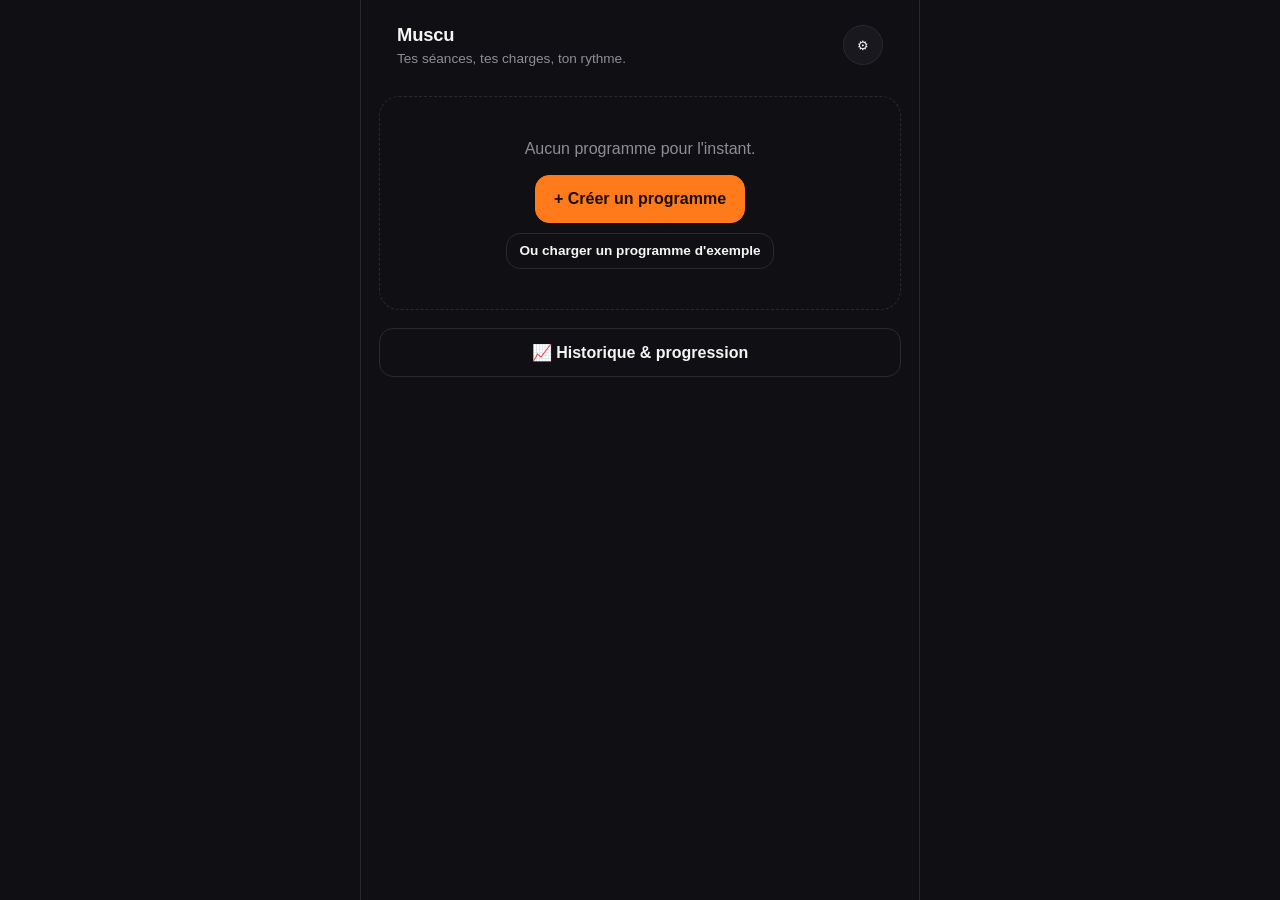
==== muscu/index.html @ 5f133c93 "Ajoute Muscu, app de suivi de séance de musculation (PWA hors-ligne) Outil personnel séparé du portf" ====
<!DOCTYPE html>
<html lang="fr">
<head>
  <meta charset="UTF-8" />
  <meta name="viewport" content="width=device-width, initial-scale=1.0, viewport-fit=cover, user-scalable=no" />
  <title>Muscu — Suivi de séance</title>
  <meta name="description" content="Application personnelle de suivi de séance de musculation : programme, charges, séries et minuteur de repos." />
  <meta name="robots" content="noindex, nofollow" />
  <meta name="theme-color" content="#101014" />

  <link rel="manifest" href="manifest.webmanifest" />
  <link rel="icon" type="image/png" href="icons/icon-192.png" />
  <link rel="apple-touch-icon" href="icons/apple-touch-icon.png" />
  <meta name="apple-mobile-web-app-capable" content="yes" />
  <meta name="apple-mobile-web-app-status-bar-style" content="black-translucent" />
  <meta name="apple-mobile-web-app-title" content="Muscu" />

  <link rel="stylesheet" href="css/style.css" />
</head>
<body>
  <div id="app" class="app"></div>

  <!-- gabarits réutilisés par app.js -->
  <template id="tpl-toast"><div class="toast"></div></template>

  <script type="module" src="js/app.js"></script>
</body>
</html>
---- muscu/css/style.css ----
:root {
  --bg: #101014;
  --bg-elevated: #18181e;
  --bg-elevated-2: #202028;
  --text: #f5f5f2;
  --text-dim: #8d8d97;
  --accent: #ff7a1a;
  --accent-dim: rgba(255, 122, 26, 0.16);
  --danger: #ff5a5a;
  --success: #35d07f;
  --border: #29292f;
  --radius-lg: 20px;
  --radius-md: 14px;
  --radius-sm: 10px;
  --safe-b: env(safe-area-inset-bottom, 0px);
  --safe-t: env(safe-area-inset-top, 0px);
}

* { box-sizing: border-box; }
html, body { height: 100%; }
body {
  margin: 0;
  background: var(--bg);
  color: var(--text);
  font: 16px/1.45 -apple-system, BlinkMacSystemFont, "Segoe UI", Roboto, Helvetica, Arial, sans-serif;
  -webkit-font-smoothing: antialiased;
  overscroll-behavior-y: none;
}
button, input { font-family: inherit; }
a { color: inherit; }

.app {
  min-height: 100dvh;
  display: flex;
  flex-direction: column;
  max-width: 560px;
  margin: 0 auto;
  padding-top: var(--safe-t);
  padding-bottom: var(--safe-b);
}

/* ---------- Top bar ---------- */
.topbar {
  display: flex;
  align-items: center;
  gap: 12px;
  padding: 18px 18px 10px;
}
.topbar__title {
  font-size: 1.15rem;
  font-weight: 700;
  letter-spacing: -0.01em;
  flex: 1;
}
.topbar__sub { color: var(--text-dim); font-size: 0.85rem; }

.icon-btn {
  display: inline-flex;
  align-items: center;
  justify-content: center;
  width: 40px;
  height: 40px;
  border-radius: 50%;
  border: 1px solid var(--border);
  background: var(--bg-elevated);
  color: var(--text);
  cursor: pointer;
  flex-shrink: 0;
}
.icon-btn:active { transform: scale(0.94); }

/* ---------- Layout helpers ---------- */
.view { padding: 4px 18px 32px; display: flex; flex-direction: column; gap: 18px; flex: 1; }
.stack { display: flex; flex-direction: column; gap: 12px; }
.row { display: flex; align-items: center; gap: 10px; }
.spacer { flex: 1; }
.empty {
  text-align: center;
  color: var(--text-dim);
  padding: 40px 20px;
  border: 1px dashed var(--border);
  border-radius: var(--radius-lg);
}

/* ---------- Buttons ---------- */
.btn {
  appearance: none;
  border: 1px solid var(--border);
  background: var(--bg-elevated);
  color: var(--text);
  border-radius: var(--radius-md);
  padding: 14px 18px;
  font-size: 1rem;
  font-weight: 600;
  cursor: pointer;
  display: inline-flex;
  align-items: center;
  justify-content: center;
  gap: 8px;
  min-height: 48px;
}
.btn:active { transform: scale(0.98); }
.btn--primary { background: var(--accent); border-color: var(--accent); color: #1a0e04; }
.btn--ghost { background: transparent; }
.btn--danger { color: var(--danger); border-color: rgba(255,90,90,0.35); background: rgba(255,90,90,0.08); }
.btn--block { width: 100%; }
.btn--lg { padding: 20px; font-size: 1.15rem; border-radius: var(--radius-lg); }
.btn--sm { padding: 8px 12px; min-height: 36px; font-size: 0.85rem; }
.btn:disabled { opacity: 0.4; cursor: not-allowed; }

/* ---------- Cards ---------- */
.card {
  background: var(--bg-elevated);
  border: 1px solid var(--border);
  border-radius: var(--radius-lg);
  padding: 18px;
}
.program-card { display: flex; flex-direction: column; gap: 10px; }
.program-card__name { font-size: 1.1rem; font-weight: 700; }
.program-card__meta { color: var(--text-dim); font-size: 0.85rem; }
.program-card__actions { display: flex; gap: 8px; margin-top: 4px; }

.banner {
  background: var(--accent-dim);
  border: 1px solid rgba(255,122,26,0.4);
  border-radius: var(--radius-lg);
  padding: 14px 16px;
  display: flex;
  align-items: center;
  gap: 12px;
}
.banner__text { flex: 1; font-size: 0.9rem; }
.banner__text b { display: block; font-size: 1rem; }

/* ---------- Forms ---------- */
label.field { display: flex; flex-direction: column; gap: 6px; font-size: 0.85rem; color: var(--text-dim); }
input[type="text"], input[type="number"], select {
  background: var(--bg-elevated-2);
  border: 1px solid var(--border);
  color: var(--text);
  border-radius: var(--radius-sm);
  padding: 12px 14px;
  font-size: 1rem;
  width: 100%;
}
input[type="text"]:focus, input[type="number"]:focus { outline: 2px solid var(--accent); }

.exercise-row {
  background: var(--bg-elevated-2);
  border: 1px solid var(--border);
  border-radius: var(--radius-md);
  padding: 12px;
  display: flex;
  flex-direction: column;
  gap: 10px;
}
.exercise-row__head { display: flex; align-items: center; gap: 8px; }
.exercise-row__grid { display: grid; grid-template-columns: 1fr 1fr 1fr; gap: 8px; }
.exercise-row__order { display: flex; flex-direction: column; gap: 2px; }

.chip-group { display: flex; flex-wrap: wrap; gap: 6px; }
.chip {
  border: 1px solid var(--border);
  background: var(--bg-elevated-2);
  color: var(--text-dim);
  border-radius: 999px;
  padding: 6px 12px;
  font-size: 0.8rem;
  cursor: pointer;
}
.chip.is-active { background: var(--accent); border-color: var(--accent); color: #1a0e04; font-weight: 700; }

/* ---------- Session ---------- */
.session-progress { color: var(--text-dim); font-size: 0.85rem; text-align: center; }
.exercise-title { font-size: 1.6rem; font-weight: 800; letter-spacing: -0.01em; text-align: center; }
.exercise-target { text-align: center; color: var(--text-dim); font-size: 0.9rem; }

.set-dots { display: flex; justify-content: center; gap: 8px; }
.set-dot { width: 12px; height: 12px; border-radius: 50%; background: var(--border); }
.set-dot.is-done { background: var(--success); }
.set-dot.is-current { background: var(--accent); box-shadow: 0 0 0 4px var(--accent-dim); }

.stepper {
  display: flex;
  align-items: center;
  justify-content: center;
  gap: 14px;
  background: var(--bg-elevated);
  border: 1px solid var(--border);
  border-radius: var(--radius-lg);
  padding: 16px;
}
.stepper__value { text-align: center; min-width: 110px; }
.stepper__value .n { font-size: 2.2rem; font-weight: 800; display: block; line-height: 1; }
.stepper__value .u { color: var(--text-dim); font-size: 0.8rem; }
.stepper__btn {
  width: 52px; height: 52px; border-radius: 50%;
  border: 1px solid var(--border); background: var(--bg-elevated-2);
  color: var(--text); font-size: 1.4rem; cursor: pointer;
}
.stepper__btn:active { transform: scale(0.92); }

.last-time { text-align: center; color: var(--text-dim); font-size: 0.8rem; }

/* ---------- Rest timer ---------- */
.timer-wrap { display: flex; flex-direction: column; align-items: center; gap: 22px; padding: 10px 0 4px; }
.timer-ring { position: relative; width: 240px; height: 240px; }
.timer-ring svg { width: 100%; height: 100%; transform: rotate(-90deg); }
.timer-ring circle { fill: none; stroke-width: 10; }
.timer-ring .bg { stroke: var(--border); }
.timer-ring .fg { stroke: var(--accent); stroke-linecap: round; transition: stroke-dashoffset 0.2s linear; }
.timer-ring__label {
  position: absolute; inset: 0; display: flex; flex-direction: column;
  align-items: center; justify-content: center;
}
.timer-ring__time { font-size: 2.6rem; font-weight: 800; font-variant-numeric: tabular-nums; }
.timer-ring__caption { color: var(--text-dim); font-size: 0.85rem; }
.timer-ring.is-done .fg { stroke: var(--success); }

.timer-controls { display: flex; gap: 10px; }

/* ---------- History / charts ---------- */
.session-item { display: flex; flex-direction: column; gap: 4px; }
.session-item__head { display: flex; justify-content: space-between; align-items: baseline; }
.session-item__name { font-weight: 700; }
.session-item__date { color: var(--text-dim); font-size: 0.8rem; }
.session-item__stats { display: flex; gap: 14px; color: var(--text-dim); font-size: 0.82rem; }

.chart { width: 100%; height: auto; display: block; }
.chart__grid { stroke: var(--border); stroke-width: 1; }
.chart__axis { fill: var(--text-dim); font-size: 10px; }
.chart__line { stroke: var(--accent); stroke-width: 2.5; }
.chart__area { fill: var(--accent); opacity: 0.08; }
.chart__dot { fill: var(--accent); }
.chart__bar { fill: var(--accent); opacity: 0.85; }
.chart__empty { fill: var(--text-dim); font-size: 13px; }

/* ---------- Summary ---------- */
.summary-grid { display: grid; grid-template-columns: 1fr 1fr; gap: 10px; }
.summary-stat { background: var(--bg-elevated-2); border-radius: var(--radius-md); padding: 14px; text-align: center; }
.summary-stat .n { font-size: 1.5rem; font-weight: 800; display: block; }
.summary-stat .l { color: var(--text-dim); font-size: 0.78rem; }

/* ---------- Toast ---------- */
.toast {
  position: fixed;
  left: 50%;
  bottom: calc(24px + var(--safe-b));
  transform: translateX(-50%) translateY(10px);
  background: var(--bg-elevated-2);
  border: 1px solid var(--border);
  color: var(--text);
  padding: 12px 18px;
  border-radius: 999px;
  font-size: 0.88rem;
  opacity: 0;
  transition: opacity 0.25s ease, transform 0.25s ease;
  pointer-events: none;
  z-index: 50;
  max-width: 90vw;
  text-align: center;
}
.toast.is-visible { opacity: 1; transform: translateX(-50%) translateY(0); }

/* ---------- Misc ---------- */
.divider { height: 1px; background: var(--border); margin: 4px 0; }
.text-dim { color: var(--text-dim); }
.text-center { text-align: center; }
.hidden { display: none !important; }

@media (min-width: 560px) {
  .app { border-left: 1px solid var(--border); border-right: 1px solid var(--border); }
}
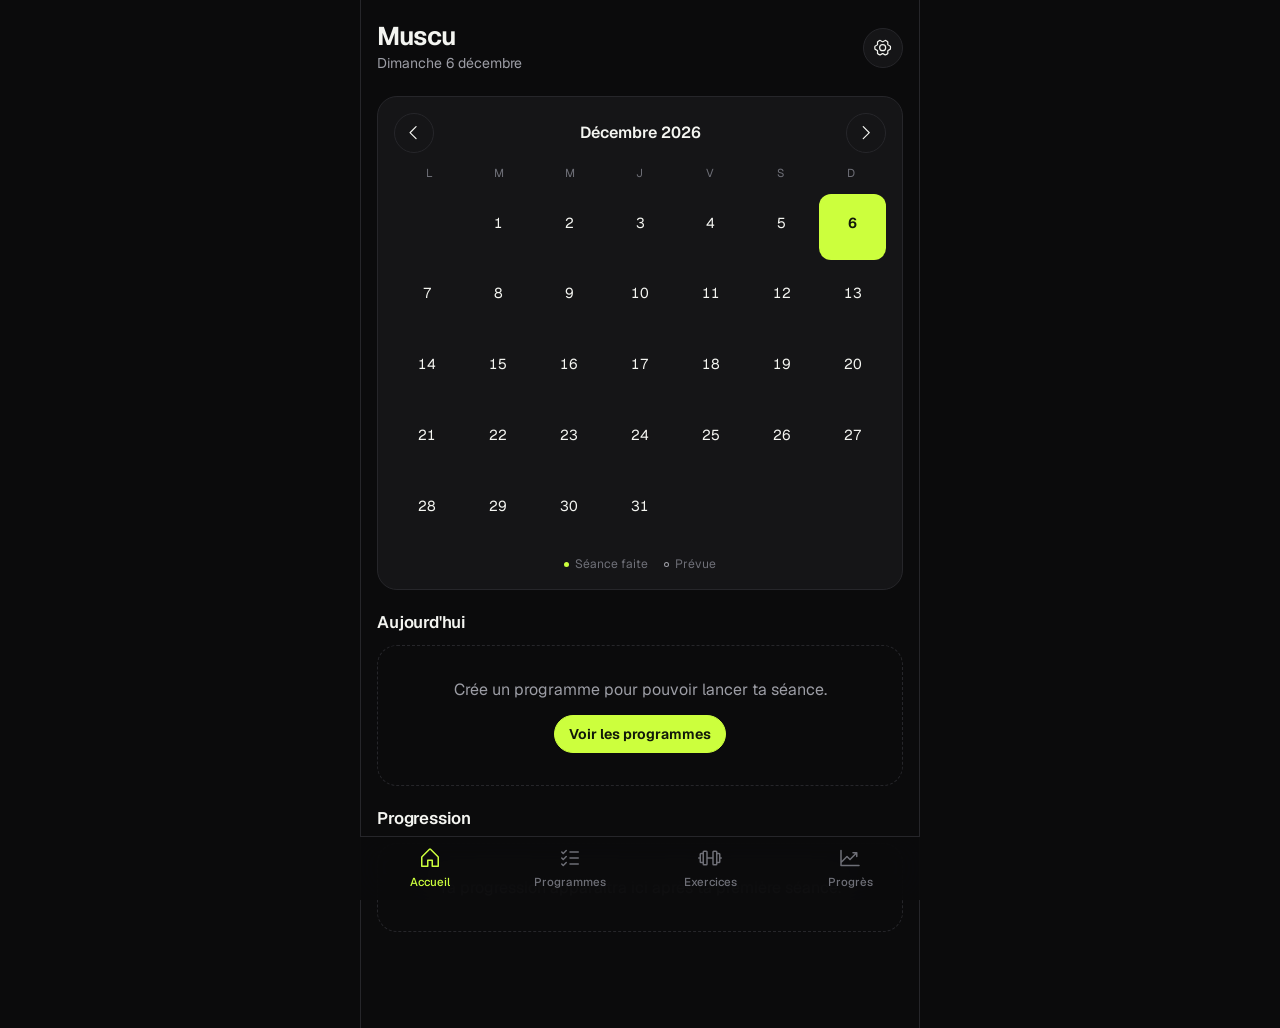
==== commit 9d6ff0f1: "Muscu : bibliothèque filtrable avec pictogrammes, éditeur compact, refonte design - Pictogrammes de " ====
--- a/muscu/index.html
+++ b/muscu/index.html
@@ -2,11 +2,11 @@
 <html lang="fr">
 <head>
   <meta charset="UTF-8" />
-  <meta name="viewport" content="width=device-width, initial-scale=1.0, viewport-fit=cover, user-scalable=no" />
-  <title>Muscu — Suivi de séance</title>
-  <meta name="description" content="Application personnelle de suivi de séance de musculation : programme, charges, séries et minuteur de repos." />
+  <meta name="viewport" content="width=device-width, initial-scale=1.0, viewport-fit=cover" />
+  <title>Muscu</title>
+  <meta name="description" content="Application personnelle de suivi de séance de musculation : programmes, charges, séries et minuteur de repos." />
   <meta name="robots" content="noindex, nofollow" />
-  <meta name="theme-color" content="#101014" />
+  <meta name="theme-color" content="#0b0b0c" />
 
   <link rel="manifest" href="manifest.webmanifest" />
   <link rel="icon" type="image/png" href="icons/icon-192.png" />
@@ -15,14 +15,11 @@
   <meta name="apple-mobile-web-app-status-bar-style" content="black-translucent" />
   <meta name="apple-mobile-web-app-title" content="Muscu" />
 
+  <link rel="preload" href="fonts/Geist-Variable.woff2" as="font" type="font/woff2" crossorigin />
   <link rel="stylesheet" href="css/style.css" />
 </head>
 <body>
   <div id="app" class="app"></div>
-
-  <!-- gabarits réutilisés par app.js -->
-  <template id="tpl-toast"><div class="toast"></div></template>
-
   <script type="module" src="js/app.js"></script>
 </body>
 </html>
--- a/muscu/css/style.css
+++ b/muscu/css/style.css
@@ -1,58 +1,153 @@
+/* Muscu : thème sombre unique, accent vert néon (choix issu des références
+   fournies). Règle de formes : éléments interactifs en pilule, cartes 20px,
+   champs 14px, cases du calendrier 12px. */
+
+@font-face {
+  font-family: "Geist";
+  src: url("../fonts/Geist-Variable.woff2") format("woff2");
+  font-weight: 100 900;
+  font-display: swap;
+}
+
 :root {
-  --bg: #101014;
-  --bg-elevated: #18181e;
-  --bg-elevated-2: #202028;
-  --text: #f5f5f2;
-  --text-dim: #8d8d97;
-  --accent: #ff7a1a;
-  --accent-dim: rgba(255, 122, 26, 0.16);
-  --danger: #ff5a5a;
-  --success: #35d07f;
-  --border: #29292f;
-  --radius-lg: 20px;
-  --radius-md: 14px;
-  --radius-sm: 10px;
+  --bg: #0b0b0c;
+  --surface: #151517;
+  --surface-2: #1d1d20;
+  --surface-3: #26262a;
+  --text: #f4f5f1;
+  --text-dim: #9c9da5;
+  --text-faint: #6e6f77;
+  --accent: #ccff3d;
+  --accent-ink: #11180a;
+  --accent-soft: rgba(204, 255, 61, 0.12);
+  --accent-line: rgba(204, 255, 61, 0.4);
+  --danger: #ff6b6b;
+  --danger-soft: rgba(255, 107, 107, 0.1);
+  --line: #26262a;
+  --r-card: 20px;
+  --r-field: 14px;
+  --r-cell: 12px;
+  --tabbar-h: 64px;
   --safe-b: env(safe-area-inset-bottom, 0px);
   --safe-t: env(safe-area-inset-top, 0px);
+  --ease: cubic-bezier(0.16, 1, 0.3, 1);
+  color-scheme: dark;
 }
 
 * { box-sizing: border-box; }
-html, body { height: 100%; }
+html { -webkit-text-size-adjust: 100%; }
 body {
   margin: 0;
+  min-height: 100dvh;
   background: var(--bg);
   color: var(--text);
-  font: 16px/1.45 -apple-system, BlinkMacSystemFont, "Segoe UI", Roboto, Helvetica, Arial, sans-serif;
+  font: 400 16px/1.45 "Geist", -apple-system, BlinkMacSystemFont, "Segoe UI", Roboto, sans-serif;
+  font-feature-settings: "ss01", "tnum";
   -webkit-font-smoothing: antialiased;
+  -webkit-tap-highlight-color: transparent;
   overscroll-behavior-y: none;
 }
-button, input { font-family: inherit; }
-a { color: inherit; }
+body.modal-open { overflow: hidden; }
+button, input { font: inherit; color: inherit; }
+a { color: inherit; text-decoration: none; }
+h1, h2, h3, p { margin: 0; }
+:focus-visible { outline: 2px solid var(--accent); outline-offset: 2px; }
 
 .app {
-  min-height: 100dvh;
-  display: flex;
-  flex-direction: column;
   max-width: 560px;
   margin: 0 auto;
+  min-height: 100dvh;
   padding-top: var(--safe-t);
-  padding-bottom: var(--safe-b);
-}
-
-/* ---------- Top bar ---------- */
-.topbar {
-  display: flex;
-  align-items: center;
-  gap: 12px;
-  padding: 18px 18px 10px;
-}
-.topbar__title {
-  font-size: 1.15rem;
-  font-weight: 700;
-  letter-spacing: -0.01em;
-  flex: 1;
-}
-.topbar__sub { color: var(--text-dim); font-size: 0.85rem; }
+}
+
+/* ---------- Icônes ---------- */
+.ico { display: inline-flex; width: 1.15em; height: 1.15em; flex-shrink: 0; }
+.ico svg { width: 100%; height: 100%; }
+.ico--accent { color: var(--accent); }
+.ico--dim { color: var(--text-faint); }
+.ico--lg { width: 1.6em; height: 1.6em; }
+
+/* ---------- Structure ---------- */
+.view {
+  display: flex;
+  flex-direction: column;
+  gap: 20px;
+  padding: 4px 16px calc(32px + var(--safe-b));
+}
+body.has-tabbar .view { padding-bottom: calc(var(--tabbar-h) + 32px + var(--safe-b)); }
+.view--with-footer { padding-bottom: calc(110px + var(--safe-b)); }
+
+.topbar { display: flex; align-items: center; gap: 12px; padding: 18px 0 2px; }
+.topbar__titles { flex: 1; min-width: 0; }
+.topbar__title { font-size: 1.6rem; font-weight: 650; letter-spacing: -0.03em; line-height: 1.15; }
+.topbar__sub { color: var(--text-dim); font-size: 0.88rem; margin-top: 2px; }
+.topbar__sub::first-letter { text-transform: uppercase; }
+
+.stack { display: flex; flex-direction: column; gap: 12px; }
+.stack--tight { gap: 8px; }
+.section-title { font-size: 1.05rem; font-weight: 600; letter-spacing: -0.01em; }
+.section-title::first-letter { text-transform: uppercase; }
+.card-label { font-size: 0.85rem; font-weight: 500; color: var(--text-dim); }
+.hint { font-size: 0.8rem; color: var(--text-dim); }
+.text-dim { color: var(--text-dim); }
+.sheet-text { font-size: 0.92rem; }
+.hidden { display: none !important; }
+.visually-hidden { position: absolute; width: 1px; height: 1px; overflow: hidden; clip: rect(0 0 0 0); white-space: nowrap; }
+
+.card {
+  background: var(--surface);
+  border: 1px solid var(--line);
+  border-radius: var(--r-card);
+  padding: 16px;
+}
+
+.empty {
+  display: flex;
+  flex-direction: column;
+  align-items: center;
+  gap: 14px;
+  text-align: center;
+  color: var(--text-dim);
+  padding: 32px 20px;
+  border: 1px dashed var(--line);
+  border-radius: var(--r-card);
+}
+.empty--compact { padding: 20px 16px; }
+.empty__actions { display: flex; flex-wrap: wrap; gap: 8px; justify-content: center; }
+
+/* ---------- Boutons ---------- */
+.btn {
+  appearance: none;
+  display: inline-flex;
+  align-items: center;
+  justify-content: center;
+  gap: 8px;
+  min-height: 48px;
+  padding: 12px 20px;
+  border: 1px solid var(--line);
+  border-radius: 999px;
+  background: var(--surface);
+  color: var(--text);
+  font-size: 0.98rem;
+  font-weight: 550;
+  white-space: nowrap;
+  cursor: pointer;
+  transition: transform 0.15s var(--ease), background-color 0.15s var(--ease), border-color 0.15s var(--ease);
+}
+.btn:active:not(:disabled) { transform: scale(0.98); }
+.btn:disabled { opacity: 0.4; cursor: not-allowed; }
+.btn--primary:disabled { opacity: 1; background: var(--surface-3); border-color: var(--surface-3); color: var(--text-faint); }
+.btn--primary { background: var(--accent); border-color: var(--accent); color: var(--accent-ink); font-weight: 650; }
+.btn--ghost { background: transparent; }
+.btn--danger { background: var(--danger-soft); border-color: rgba(255, 107, 107, 0.3); color: var(--danger); }
+.btn--armed { background: var(--accent-soft); border-color: var(--accent); color: var(--accent); font-weight: 650; }
+.btn--dashed { background: transparent; border-style: dashed; color: var(--text-dim); }
+.btn--block { width: 100%; }
+.btn--between { justify-content: space-between; }
+.btn--lg { min-height: 56px; font-size: 1.05rem; }
+.btn--sm { min-height: 38px; padding: 8px 14px; font-size: 0.88rem; }
+.btn--go { font-size: 1.2rem; letter-spacing: 0.08em; }
+.button-pair { display: grid; grid-template-columns: 1fr 1fr; gap: 10px; }
 
 .icon-btn {
   display: inline-flex;
@@ -60,214 +155,462 @@
   justify-content: center;
   width: 40px;
   height: 40px;
-  border-radius: 50%;
-  border: 1px solid var(--border);
-  background: var(--bg-elevated);
+  flex-shrink: 0;
+  border-radius: 999px;
+  border: 1px solid var(--line);
+  background: var(--surface);
   color: var(--text);
+  font-size: 1.05rem;
   cursor: pointer;
+  transition: transform 0.15s var(--ease);
+}
+.icon-btn:active:not(:disabled) { transform: scale(0.94); }
+.icon-btn:disabled { opacity: 0.3; cursor: not-allowed; }
+
+/* ---------- Bandeau séance en cours ---------- */
+.banner {
+  display: flex;
+  align-items: center;
+  gap: 12px;
+  padding: 14px 16px;
+  border-radius: var(--r-card);
+  background: var(--accent-soft);
+  border: 1px solid var(--accent-line);
+}
+.banner__text { flex: 1; display: flex; flex-direction: column; font-size: 0.9rem; color: var(--text-dim); }
+.banner__text b { color: var(--text); font-size: 1rem; font-weight: 600; }
+
+/* ---------- Programmes ---------- */
+.program-row { display: flex; align-items: center; gap: 14px; }
+.program-row__info { flex: 1; min-width: 0; display: flex; flex-direction: column; gap: 4px; }
+.program-row__name { font-size: 1.05rem; font-weight: 600; letter-spacing: -0.01em; }
+.program-row__meta { font-size: 0.84rem; color: var(--text-dim); }
+.program-row__eyebrow { font-size: 0.78rem; color: var(--accent); font-weight: 550; }
+.program-row__actions { display: flex; flex-direction: column; gap: 6px; align-items: stretch; }
+.program-row--link { transition: background-color 0.15s var(--ease); }
+.program-row--link:active { background: var(--surface-2); }
+.program-row .muscle-badge-row { margin-top: 4px; }
+.program-row.is-planned { border-color: var(--accent-line); }
+
+.tag {
+  display: inline-flex;
+  align-items: center;
+  padding: 2px 8px;
+  border-radius: 999px;
+  background: var(--surface-3);
+  color: var(--text-dim);
+  font-size: 0.74rem;
+  font-weight: 500;
+  white-space: nowrap;
+}
+.tag--accent { background: var(--accent-soft); color: var(--accent); align-self: flex-start; }
+
+/* ---------- Badges muscle / mouvement ---------- */
+.muscle-badge {
+  display: inline-flex;
+  align-items: center;
+  justify-content: center;
   flex-shrink: 0;
-}
-.icon-btn:active { transform: scale(0.94); }
-
-/* ---------- Layout helpers ---------- */
-.view { padding: 4px 18px 32px; display: flex; flex-direction: column; gap: 18px; flex: 1; }
-.stack { display: flex; flex-direction: column; gap: 12px; }
-.row { display: flex; align-items: center; gap: 10px; }
-.spacer { flex: 1; }
-.empty {
-  text-align: center;
+  border-radius: 999px;
+  background: var(--surface-2);
+  border: 1px solid var(--line);
+  color: var(--accent);
+}
+.muscle-badge svg { width: 62%; height: 62%; }
+.muscle-badge--sm { width: 28px; height: 28px; }
+.muscle-badge--md { width: 44px; height: 44px; }
+.muscle-badge--lg { width: 64px; height: 64px; }
+.muscle-badge--xl { width: 88px; height: 88px; }
+.muscle-badge.is-empty { border-style: dashed; }
+.muscle-badge-row { display: flex; gap: 6px; flex-wrap: wrap; }
+
+/* ---------- Puces, recherche ---------- */
+.chip-group { display: flex; flex-wrap: wrap; gap: 6px; }
+.chip-scroll {
+  display: flex;
+  gap: 6px;
+  overflow-x: auto;
+  margin: 0 -16px;
+  padding: 0 16px 2px;
+  scrollbar-width: none;
+  scroll-snap-type: x proximity;
+  scroll-padding-inline: 16px;
+}
+.chip-scroll::-webkit-scrollbar { display: none; }
+.chip {
+  flex-shrink: 0;
+  min-height: 36px;
+  padding: 6px 14px;
+  border-radius: 999px;
+  border: 1px solid var(--line);
+  background: var(--surface);
   color: var(--text-dim);
-  padding: 40px 20px;
-  border: 1px dashed var(--border);
-  border-radius: var(--radius-lg);
-}
-
-/* ---------- Buttons ---------- */
-.btn {
-  appearance: none;
-  border: 1px solid var(--border);
-  background: var(--bg-elevated);
-  color: var(--text);
-  border-radius: var(--radius-md);
-  padding: 14px 18px;
+  font-size: 0.86rem;
+  font-weight: 500;
+  cursor: pointer;
+  scroll-snap-align: start;
+}
+.chip.is-active { background: var(--accent); border-color: var(--accent); color: var(--accent-ink); font-weight: 650; }
+
+.search-input,
+input[type="text"] {
+  width: 100%;
+  min-height: 48px;
+  padding: 12px 16px;
+  border-radius: var(--r-field);
+  border: 1px solid var(--line);
+  background: var(--surface-2);
   font-size: 1rem;
-  font-weight: 600;
+}
+.search-input { border-radius: 999px; padding-left: 18px; }
+input::placeholder { color: var(--text-faint); }
+input[type="text"]:focus, .search-input:focus { outline: 2px solid var(--accent); outline-offset: 0; border-color: transparent; }
+
+/* ---------- Bibliothèque ---------- */
+.lib-list { display: flex; flex-direction: column; gap: 6px; }
+.lib-group { font-size: 0.8rem; font-weight: 600; color: var(--text-dim); padding: 12px 4px 2px; }
+.lib-group:first-child { padding-top: 0; }
+.lib-row {
+  display: flex;
+  align-items: center;
+  gap: 12px;
+  width: 100%;
+  padding: 8px 12px 8px 8px;
+  border-radius: var(--r-card);
+  border: 1px solid transparent;
+  background: var(--surface);
+  text-align: left;
   cursor: pointer;
+  transition: background-color 0.15s var(--ease), border-color 0.15s var(--ease);
+}
+.lib-row:active { background: var(--surface-2); }
+.lib-row.is-selected { border-color: var(--accent-line); background: var(--accent-soft); }
+.lib-row__text { flex: 1; min-width: 0; display: flex; flex-direction: column; }
+.lib-row__name { font-weight: 550; font-size: 0.97rem; }
+.lib-row__meta { font-size: 0.8rem; color: var(--text-dim); }
+.lib-row__check {
+  width: 26px;
+  height: 26px;
+  border-radius: 999px;
+  border: 1.5px solid var(--text-faint);
   display: inline-flex;
   align-items: center;
   justify-content: center;
+  color: var(--accent-ink);
+  flex-shrink: 0;
+}
+.lib-row.is-selected .lib-row__check { background: var(--accent); border-color: var(--accent); }
+
+.ex-hero { display: flex; align-items: center; gap: 16px; }
+
+/* ---------- Éditeur de programme ---------- */
+.field { display: flex; flex-direction: column; gap: 8px; }
+.field-label { font-size: 0.85rem; font-weight: 500; color: var(--text-dim); }
+.field-pair { display: grid; grid-template-columns: 1fr 1fr; gap: 12px; align-items: end; }
+
+.ex-list { display: flex; flex-direction: column; gap: 8px; }
+.ex-row {
+  display: flex;
+  align-items: center;
+  gap: 4px;
+  padding: 6px 6px 6px 8px;
+  border-radius: var(--r-card);
+  background: var(--surface);
+  border: 1px solid var(--line);
+}
+.ex-row__main {
+  flex: 1;
+  min-width: 0;
+  display: flex;
+  align-items: center;
+  gap: 12px;
+  padding: 4px;
+  border: none;
+  background: none;
+  text-align: left;
+  cursor: pointer;
+}
+.ex-row__text { display: flex; flex-direction: column; gap: 3px; min-width: 0; }
+.ex-row__name { font-weight: 550; line-height: 1.3; display: -webkit-box; -webkit-line-clamp: 2; -webkit-box-orient: vertical; overflow: hidden; }
+.ex-row__meta { display: flex; flex-wrap: wrap; align-items: center; gap: 6px; font-size: 0.8rem; color: var(--text-dim); }
+.ex-row__actions { display: flex; gap: 2px; }
+.ex-row__actions .icon-btn { width: 34px; height: 34px; border-color: transparent; background: transparent; color: var(--text-dim); }
+
+.sticky-footer {
+  position: fixed;
+  left: 0;
+  right: 0;
+  bottom: 0;
+  z-index: 20;
+  padding: 12px 16px calc(12px + var(--safe-b));
+  background: linear-gradient(to top, var(--bg) 70%, transparent);
+}
+.sticky-footer > * { max-width: 528px; margin: 0 auto; display: flex; }
+
+/* ---------- Séance ---------- */
+.progress-line { height: 4px; border-radius: 999px; background: var(--surface-3); overflow: hidden; margin-top: -8px; }
+.progress-line span { display: block; height: 100%; background: var(--accent); border-radius: 999px; transition: width 0.4s var(--ease); }
+
+.ex-card { display: flex; flex-direction: column; gap: 14px; transition: opacity 0.2s var(--ease), border-color 0.2s var(--ease); }
+.ex-card.is-active { border-color: var(--accent-line); }
+.ex-card.is-complete { opacity: 0.55; }
+.ex-card__head { display: flex; align-items: center; gap: 12px; }
+.ex-card__titles { flex: 1; min-width: 0; display: flex; flex-direction: column; gap: 4px; }
+.ex-card__name { font-size: 1.05rem; font-weight: 600; letter-spacing: -0.01em; }
+.ex-card__meta { display: flex; flex-wrap: wrap; align-items: center; gap: 6px; font-size: 0.8rem; color: var(--text-dim); }
+.ex-card__progress { display: flex; align-items: center; justify-content: space-between; font-size: 0.82rem; color: var(--text-dim); }
+.ex-card__log { font-size: 0.85rem; color: var(--text-dim); }
+.ex-card__action { display: flex; flex-direction: column; gap: 8px; }
+
+.set-dots { display: flex; gap: 6px; }
+.set-dot { width: 8px; height: 8px; border-radius: 999px; background: var(--surface-3); }
+.set-dot.is-done { background: var(--accent); }
+.set-dot.is-current { width: 22px; background: var(--accent-line); }
+
+.stepper-pair { display: grid; grid-template-columns: 1fr 1fr; gap: 8px; }
+.stepper {
+  display: flex;
+  align-items: center;
+  justify-content: space-between;
+  gap: 4px;
+  padding: 6px;
+  border-radius: 999px;
+  background: var(--surface-2);
+  border: 1px solid var(--line);
+}
+.stepper .icon-btn { width: 38px; height: 38px; background: var(--surface-3); border-color: transparent; }
+.stepper__value { display: flex; align-items: baseline; justify-content: center; gap: 4px; }
+.stepper__value .n { font-size: 1.35rem; font-weight: 650; letter-spacing: -0.02em; font-variant-numeric: tabular-nums; }
+.stepper__value .u { font-size: 0.78rem; color: var(--text-dim); }
+.stepper--inline { justify-content: space-between; }
+.stepper__num { font-size: 1.15rem; font-weight: 650; min-width: 2ch; text-align: center; }
+
+.timerbar {
+  position: relative;
+  height: 56px;
+  border-radius: 999px;
+  background: var(--surface-2);
+  border: 1px solid var(--accent-line);
+  overflow: hidden;
+}
+.timerbar__fill {
+  position: absolute;
+  inset: 0;
+  background: var(--accent);
+  color: var(--accent-ink);
+  clip-path: inset(0 100% 0 0);
+}
+.timerbar__label {
+  height: 100%;
+  display: flex;
+  align-items: center;
+  justify-content: center;
   gap: 8px;
-  min-height: 48px;
-}
-.btn:active { transform: scale(0.98); }
-.btn--primary { background: var(--accent); border-color: var(--accent); color: #1a0e04; }
-.btn--ghost { background: transparent; }
-.btn--danger { color: var(--danger); border-color: rgba(255,90,90,0.35); background: rgba(255,90,90,0.08); }
-.btn--block { width: 100%; }
-.btn--lg { padding: 20px; font-size: 1.15rem; border-radius: var(--radius-lg); }
-.btn--sm { padding: 8px 12px; min-height: 36px; font-size: 0.85rem; }
-.btn:disabled { opacity: 0.4; cursor: not-allowed; }
-
-/* ---------- Cards ---------- */
-.card {
-  background: var(--bg-elevated);
-  border: 1px solid var(--border);
-  border-radius: var(--radius-lg);
-  padding: 18px;
-}
-.program-card { display: flex; flex-direction: column; gap: 10px; }
-.program-card__name { font-size: 1.1rem; font-weight: 700; }
-.program-card__meta { color: var(--text-dim); font-size: 0.85rem; }
-.program-card__actions { display: flex; gap: 8px; margin-top: 4px; }
-
-.banner {
-  background: var(--accent-dim);
-  border: 1px solid rgba(255,122,26,0.4);
-  border-radius: var(--radius-lg);
-  padding: 14px 16px;
-  display: flex;
-  align-items: center;
-  gap: 12px;
-}
-.banner__text { flex: 1; font-size: 0.9rem; }
-.banner__text b { display: block; font-size: 1rem; }
-
-/* ---------- Forms ---------- */
-label.field { display: flex; flex-direction: column; gap: 6px; font-size: 0.85rem; color: var(--text-dim); }
-input[type="text"], input[type="number"], select {
-  background: var(--bg-elevated-2);
-  border: 1px solid var(--border);
-  color: var(--text);
-  border-radius: var(--radius-sm);
-  padding: 12px 14px;
-  font-size: 1rem;
-  width: 100%;
-}
-input[type="text"]:focus, input[type="number"]:focus { outline: 2px solid var(--accent); }
-
-.exercise-row {
-  background: var(--bg-elevated-2);
-  border: 1px solid var(--border);
-  border-radius: var(--radius-md);
-  padding: 12px;
+  font-size: 1.2rem;
+  font-weight: 650;
+  font-variant-numeric: tabular-nums;
+}
+.timerbar.is-done { animation: timerbar-flash 0.6s var(--ease); }
+@keyframes timerbar-flash {
+  50% { box-shadow: 0 0 0 6px var(--accent-soft); }
+}
+
+/* ---------- Statistiques ---------- */
+.stat-grid { display: grid; grid-template-columns: repeat(3, 1fr); gap: 8px; }
+.stat-grid--2 { grid-template-columns: 1fr 1fr; }
+.stat {
   display: flex;
   flex-direction: column;
-  gap: 10px;
-}
-.exercise-row__head { display: flex; align-items: center; gap: 8px; }
-.exercise-row__grid { display: grid; grid-template-columns: 1fr 1fr 1fr; gap: 8px; }
-.exercise-row__order { display: flex; flex-direction: column; gap: 2px; }
-
-.chip-group { display: flex; flex-wrap: wrap; gap: 6px; }
-.chip {
-  border: 1px solid var(--border);
-  background: var(--bg-elevated-2);
-  color: var(--text-dim);
-  border-radius: 999px;
-  padding: 6px 12px;
-  font-size: 0.8rem;
-  cursor: pointer;
-}
-.chip.is-active { background: var(--accent); border-color: var(--accent); color: #1a0e04; font-weight: 700; }
-
-/* ---------- Session ---------- */
-.session-progress { color: var(--text-dim); font-size: 0.85rem; text-align: center; }
-.exercise-title { font-size: 1.6rem; font-weight: 800; letter-spacing: -0.01em; text-align: center; }
-.exercise-target { text-align: center; color: var(--text-dim); font-size: 0.9rem; }
-
-.set-dots { display: flex; justify-content: center; gap: 8px; }
-.set-dot { width: 12px; height: 12px; border-radius: 50%; background: var(--border); }
-.set-dot.is-done { background: var(--success); }
-.set-dot.is-current { background: var(--accent); box-shadow: 0 0 0 4px var(--accent-dim); }
-
-.stepper {
-  display: flex;
-  align-items: center;
-  justify-content: center;
-  gap: 14px;
-  background: var(--bg-elevated);
-  border: 1px solid var(--border);
-  border-radius: var(--radius-lg);
-  padding: 16px;
-}
-.stepper__value { text-align: center; min-width: 110px; }
-.stepper__value .n { font-size: 2.2rem; font-weight: 800; display: block; line-height: 1; }
-.stepper__value .u { color: var(--text-dim); font-size: 0.8rem; }
-.stepper__btn {
-  width: 52px; height: 52px; border-radius: 50%;
-  border: 1px solid var(--border); background: var(--bg-elevated-2);
-  color: var(--text); font-size: 1.4rem; cursor: pointer;
-}
-.stepper__btn:active { transform: scale(0.92); }
-
-.last-time { text-align: center; color: var(--text-dim); font-size: 0.8rem; }
-
-/* ---------- Rest timer ---------- */
-.timer-wrap { display: flex; flex-direction: column; align-items: center; gap: 22px; padding: 10px 0 4px; }
-.timer-ring { position: relative; width: 240px; height: 240px; }
-.timer-ring svg { width: 100%; height: 100%; transform: rotate(-90deg); }
-.timer-ring circle { fill: none; stroke-width: 10; }
-.timer-ring .bg { stroke: var(--border); }
-.timer-ring .fg { stroke: var(--accent); stroke-linecap: round; transition: stroke-dashoffset 0.2s linear; }
-.timer-ring__label {
-  position: absolute; inset: 0; display: flex; flex-direction: column;
-  align-items: center; justify-content: center;
-}
-.timer-ring__time { font-size: 2.6rem; font-weight: 800; font-variant-numeric: tabular-nums; }
-.timer-ring__caption { color: var(--text-dim); font-size: 0.85rem; }
-.timer-ring.is-done .fg { stroke: var(--success); }
-
-.timer-controls { display: flex; gap: 10px; }
-
-/* ---------- History / charts ---------- */
-.session-item { display: flex; flex-direction: column; gap: 4px; }
-.session-item__head { display: flex; justify-content: space-between; align-items: baseline; }
-.session-item__name { font-weight: 700; }
-.session-item__date { color: var(--text-dim); font-size: 0.8rem; }
-.session-item__stats { display: flex; gap: 14px; color: var(--text-dim); font-size: 0.82rem; }
-
+  gap: 2px;
+  padding: 14px 12px;
+  border-radius: var(--r-card);
+  background: var(--surface);
+  border: 1px solid var(--line);
+}
+.stat__value { font-size: 1.3rem; font-weight: 650; letter-spacing: -0.02em; font-variant-numeric: tabular-nums; }
+.stat__label { font-size: 0.78rem; color: var(--text-dim); line-height: 1.3; }
+
+.recap-list { list-style: none; margin: 0; padding: 0; display: flex; flex-direction: column; gap: 12px; }
+.recap-list.card { padding: 16px; }
+.recap-list__item { display: flex; align-items: center; gap: 12px; }
+.recap-list__name { font-weight: 550; font-size: 0.94rem; }
+.recap-list__sets { font-size: 0.8rem; color: var(--text-dim); }
+.session-recap__head { display: flex; align-items: center; gap: 8px; font-size: 1.1rem; }
+
+.session-item { display: flex; align-items: center; gap: 12px; }
+.session-item__info { flex: 1; min-width: 0; display: flex; flex-direction: column; gap: 4px; }
+.session-item .icon-btn { border-color: transparent; background: transparent; color: var(--text-dim); }
+
+/* ---------- Graphiques ---------- */
 .chart { width: 100%; height: auto; display: block; }
-.chart__grid { stroke: var(--border); stroke-width: 1; }
-.chart__axis { fill: var(--text-dim); font-size: 10px; }
+.chart__grid { stroke: var(--line); stroke-width: 1; }
+.chart__axis { fill: var(--text-faint); font-size: 10px; font-family: "Geist", sans-serif; }
 .chart__line { stroke: var(--accent); stroke-width: 2.5; }
 .chart__area { fill: var(--accent); opacity: 0.08; }
 .chart__dot { fill: var(--accent); }
 .chart__bar { fill: var(--accent); opacity: 0.85; }
 .chart__empty { fill: var(--text-dim); font-size: 13px; }
 
-/* ---------- Summary ---------- */
-.summary-grid { display: grid; grid-template-columns: 1fr 1fr; gap: 10px; }
-.summary-stat { background: var(--bg-elevated-2); border-radius: var(--radius-md); padding: 14px; text-align: center; }
-.summary-stat .n { font-size: 1.5rem; font-weight: 800; display: block; }
-.summary-stat .l { color: var(--text-dim); font-size: 0.78rem; }
+/* ---------- Calendrier ---------- */
+.cal-nav { display: flex; align-items: center; gap: 10px; }
+.cal-nav__label { flex: 1; text-align: center; font-size: 1rem; font-weight: 600; text-transform: capitalize; }
+.cal-weekdays { display: grid; grid-template-columns: repeat(7, 1fr); color: var(--text-faint); font-size: 0.72rem; text-align: center; }
+.cal-grid { display: grid; grid-template-columns: repeat(7, 1fr); gap: 4px; }
+.cal-cell {
+  aspect-ratio: 1;
+  display: flex;
+  flex-direction: column;
+  align-items: center;
+  justify-content: center;
+  gap: 3px;
+  padding: 0;
+  border-radius: var(--r-cell);
+  border: 1px solid transparent;
+  background: transparent;
+  font-size: 0.9rem;
+  font-variant-numeric: tabular-nums;
+  cursor: pointer;
+}
+.cal-cell.is-blank { cursor: default; }
+.cal-cell.is-today { border-color: var(--accent-line); }
+.cal-cell.is-selected { background: var(--accent); color: var(--accent-ink); font-weight: 650; }
+.cal-cell__dot { display: inline-block; width: 5px; height: 5px; border-radius: 999px; }
+.cal-cell__dot.is-done { background: var(--accent); }
+.cal-cell__dot.is-planned { box-shadow: inset 0 0 0 1px var(--text-dim); }
+.cal-cell.is-selected .cal-cell__dot.is-done { background: var(--accent-ink); }
+.cal-cell.is-selected .cal-cell__dot.is-planned { box-shadow: inset 0 0 0 1px var(--accent-ink); }
+.cal-legend { display: flex; justify-content: center; gap: 16px; font-size: 0.76rem; color: var(--text-faint); }
+.cal-legend > span { display: inline-flex; align-items: center; gap: 6px; }
+
+.day-panel { display: flex; flex-direction: column; gap: 10px; }
+
+/* ---------- Barre d'onglets ---------- */
+.tabbar {
+  position: fixed;
+  left: 0;
+  right: 0;
+  bottom: 0;
+  z-index: 30;
+  display: grid;
+  grid-template-columns: repeat(4, 1fr);
+  max-width: 560px;
+  margin: 0 auto;
+  height: calc(var(--tabbar-h) + var(--safe-b));
+  padding-bottom: var(--safe-b);
+  background: rgba(11, 11, 12, 0.92);
+  border-top: 1px solid var(--line);
+  backdrop-filter: blur(16px);
+  -webkit-backdrop-filter: blur(16px);
+}
+.tabbar__item {
+  display: flex;
+  flex-direction: column;
+  align-items: center;
+  justify-content: center;
+  gap: 4px;
+  color: var(--text-faint);
+  font-size: 0.72rem;
+  font-weight: 500;
+}
+.tabbar__item .ico { width: 24px; height: 24px; }
+.tabbar__item.is-active { color: var(--accent); }
+
+/* ---------- Feuilles modales ---------- */
+.modal-backdrop {
+  position: fixed;
+  inset: 0;
+  z-index: 50;
+  display: flex;
+  align-items: flex-end;
+  justify-content: center;
+  background: rgba(0, 0, 0, 0.6);
+  animation: fade-in 0.2s var(--ease);
+}
+.modal-sheet {
+  display: flex;
+  flex-direction: column;
+  width: 100%;
+  max-width: 560px;
+  max-height: 88dvh;
+  border-radius: 24px 24px 0 0;
+  background: var(--surface);
+  border: 1px solid var(--line);
+  border-bottom: none;
+  animation: sheet-up 0.28s var(--ease);
+}
+.modal-body { overflow-y: auto; padding: 20px 16px 16px; overscroll-behavior: contain; }
+.modal-footer { padding: 12px 16px calc(12px + var(--safe-b)); border-top: 1px solid var(--line); }
+.modal-body:last-child { padding-bottom: calc(20px + var(--safe-b)); }
+.modal-sheet .chip-scroll { margin: 0 -16px; }
+.modal-sheet .lib-row { background: var(--surface-2); }
+.sheet-head { display: flex; align-items: center; gap: 12px; }
+.sheet-head__title { flex: 1; font-size: 1.15rem; font-weight: 600; letter-spacing: -0.01em; }
+.confirm-actions { display: grid; grid-template-columns: 1fr 1fr; gap: 10px; margin-top: 8px; }
+@keyframes sheet-up { from { transform: translateY(24px); opacity: 0; } }
+@keyframes fade-in { from { opacity: 0; } }
+
+/* ---------- Réglages ---------- */
+.switch-row { display: flex; align-items: center; justify-content: space-between; gap: 16px; min-height: 44px; cursor: pointer; }
+.switch {
+  appearance: none;
+  position: relative;
+  flex-shrink: 0;
+  width: 48px;
+  height: 28px;
+  margin: 0;
+  border-radius: 999px;
+  background: var(--surface-3);
+  cursor: pointer;
+  transition: background-color 0.2s var(--ease);
+}
+.switch::after {
+  content: "";
+  position: absolute;
+  top: 3px;
+  left: 3px;
+  width: 22px;
+  height: 22px;
+  border-radius: 999px;
+  background: var(--text);
+  transition: transform 0.2s var(--ease);
+}
+.switch:checked { background: var(--accent); }
+.switch:checked::after { transform: translateX(20px); background: var(--accent-ink); }
+.credits { display: flex; flex-direction: column; gap: 6px; font-size: 0.8rem; color: var(--text-faint); padding: 4px; }
+.credits a { text-decoration: underline; }
 
 /* ---------- Toast ---------- */
 .toast {
   position: fixed;
   left: 50%;
   bottom: calc(24px + var(--safe-b));
-  transform: translateX(-50%) translateY(10px);
-  background: var(--bg-elevated-2);
-  border: 1px solid var(--border);
-  color: var(--text);
+  z-index: 60;
+  display: flex;
+  align-items: center;
+  gap: 14px;
+  max-width: calc(100vw - 32px);
   padding: 12px 18px;
   border-radius: 999px;
-  font-size: 0.88rem;
+  background: var(--surface-3);
+  border: 1px solid var(--line);
+  font-size: 0.9rem;
   opacity: 0;
-  transition: opacity 0.25s ease, transform 0.25s ease;
   pointer-events: none;
-  z-index: 50;
-  max-width: 90vw;
-  text-align: center;
-}
-.toast.is-visible { opacity: 1; transform: translateX(-50%) translateY(0); }
-
-/* ---------- Misc ---------- */
-.divider { height: 1px; background: var(--border); margin: 4px 0; }
-.text-dim { color: var(--text-dim); }
-.text-center { text-align: center; }
-.hidden { display: none !important; }
+  transform: translateX(-50%) translateY(8px);
+  transition: opacity 0.25s var(--ease), transform 0.25s var(--ease);
+}
+body.has-tabbar .toast { bottom: calc(var(--tabbar-h) + 16px + var(--safe-b)); }
+body.modal-open .toast { top: calc(16px + var(--safe-t)); bottom: auto; }
+.toast.is-visible { opacity: 1; pointer-events: auto; transform: translateX(-50%); }
+.toast__action { border: none; background: none; color: var(--accent); font-weight: 650; cursor: pointer; padding: 0; }
 
 @media (min-width: 560px) {
-  .app { border-left: 1px solid var(--border); border-right: 1px solid var(--border); }
-}
+  .app { border-left: 1px solid var(--line); border-right: 1px solid var(--line); }
+}
+
+@media (prefers-reduced-motion: reduce) {
+  *, *::before, *::after {
+    animation-duration: 0.01ms !important;
+    transition-duration: 0.01ms !important;
+  }
+}
